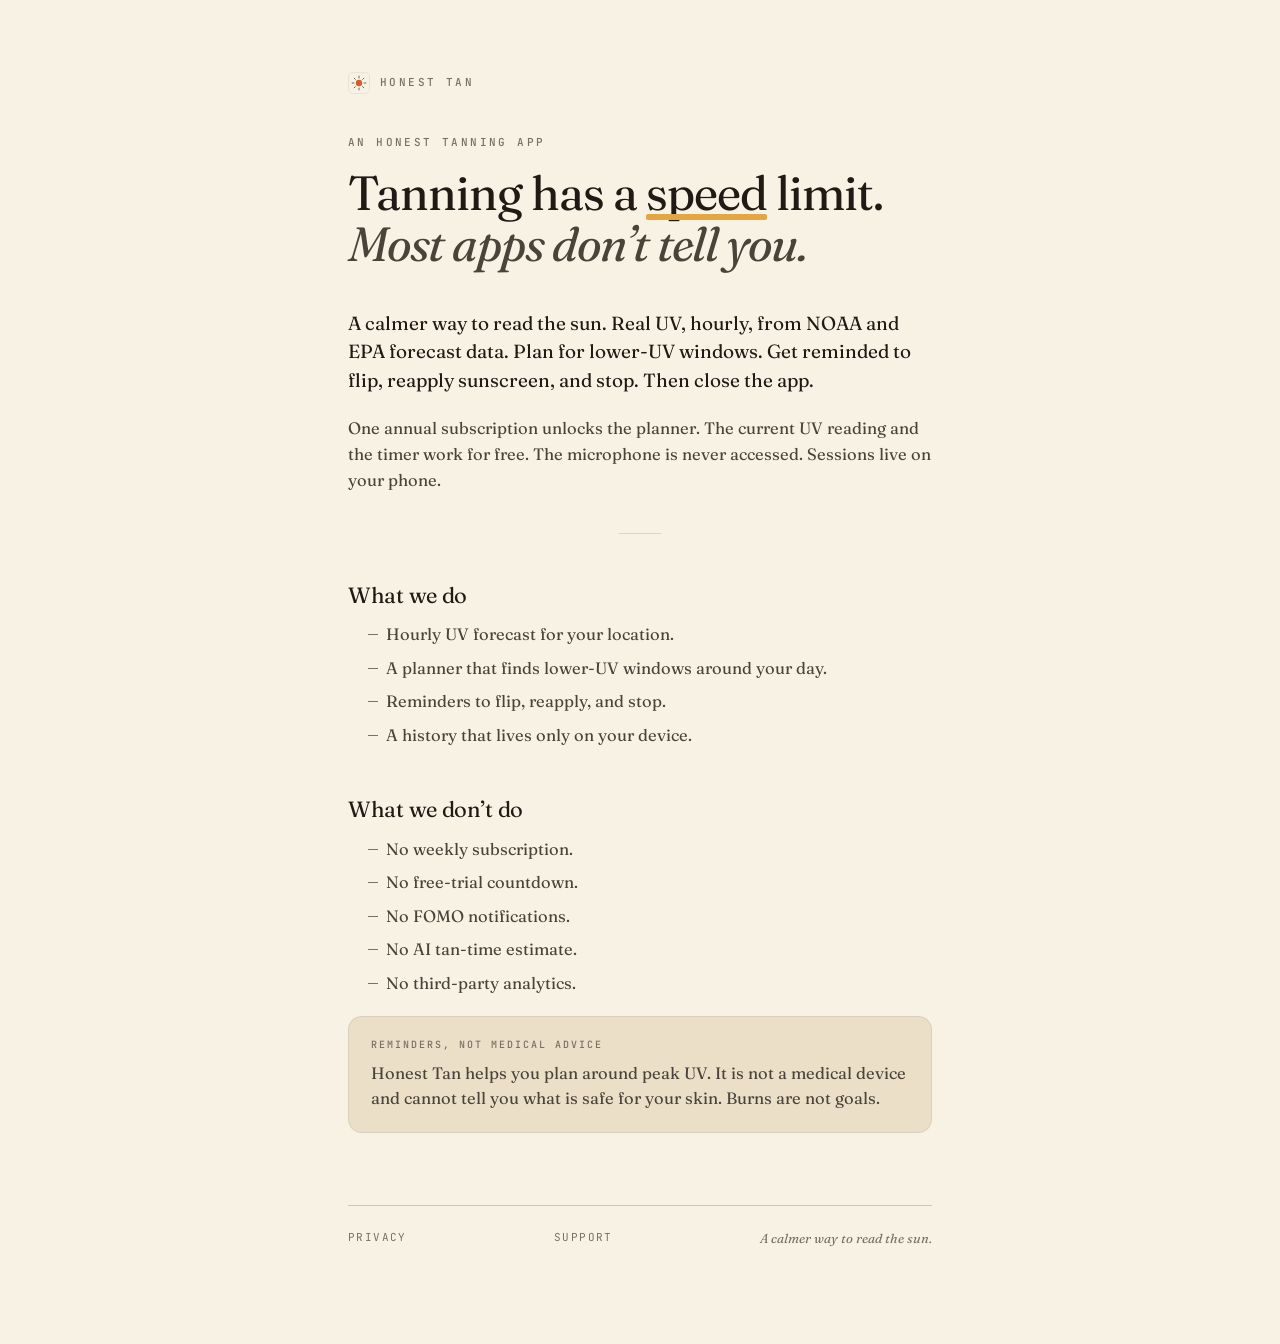
==== index.html @ 056e1331 "Initial: HonestTan landing — index, privacy, support" ====
<!doctype html>
<html lang="en">
<head>
  <meta charset="utf-8">
  <meta name="viewport" content="width=device-width, initial-scale=1">
  <title>Honest Tan — A calmer way to read the sun</title>
  <meta name="description" content="A tanning timer and UV index app for iPhone. Real hourly UV from NOAA/EPA forecast. No FOMO countdowns. No AI estimates. No account.">
  <meta name="theme-color" content="#F8F2E5">
  <link rel="icon" type="image/svg+xml" href="favicon.svg">
  <link rel="preconnect" href="https://fonts.googleapis.com">
  <link rel="preconnect" href="https://fonts.gstatic.com" crossorigin>
  <link href="https://fonts.googleapis.com/css2?family=Fraunces:ital,opsz,wght@0,9..144,300..600;1,9..144,300..500&family=JetBrains+Mono:wght@400;500&display=swap" rel="stylesheet">
  <link rel="stylesheet" href="styles.css">
</head>
<body>
  <main>
    <div class="mark">
      <svg width="22" height="22" viewBox="0 0 48 48" fill="none" aria-hidden="true">
        <rect x="1" y="1" width="46" height="46" rx="10" fill="#F8F2E5" stroke="#CFC7B5" stroke-width="0.8"/>
        <circle cx="24" cy="24" r="7" fill="#D85B2D"/>
        <g stroke="#1F1A14" stroke-width="1.4" stroke-linecap="round">
          <line x1="24" y1="9" x2="24" y2="13"/>
          <line x1="24" y1="35" x2="24" y2="39"/>
          <line x1="9" y1="24" x2="13" y2="24"/>
          <line x1="35" y1="24" x2="39" y2="24"/>
          <line x1="13.5" y1="13.5" x2="16" y2="16"/>
          <line x1="32" y1="32" x2="34.5" y2="34.5"/>
          <line x1="34.5" y1="13.5" x2="32" y2="16"/>
          <line x1="13.5" y1="34.5" x2="16" y2="32"/>
        </g>
      </svg>
      <span>Honest Tan</span>
    </div>

    <header>
      <div class="kicker">An Honest Tanning App</div>
      <h1>Tanning has a <span class="underline">speed</span> limit.<br><span class="italic">Most apps don&rsquo;t tell you.</span></h1>
    </header>

    <p class="lead">A calmer way to read the sun. Real UV, hourly, from NOAA and EPA forecast data. Plan for lower-UV windows. Get reminded to flip, reapply sunscreen, and stop. Then close the app.</p>

    <p>One annual subscription unlocks the planner. The current UV reading and the timer work for free. The microphone is never accessed. Sessions live on your phone.</p>

    <hr class="hairline">

    <h2>What we do</h2>
    <ul>
      <li>Hourly UV forecast for your location.</li>
      <li>A planner that finds lower-UV windows around your day.</li>
      <li>Reminders to flip, reapply, and stop.</li>
      <li>A history that lives only on your device.</li>
    </ul>

    <h2>What we don&rsquo;t do</h2>
    <ul>
      <li>No weekly subscription.</li>
      <li>No free-trial countdown.</li>
      <li>No FOMO notifications.</li>
      <li>No AI tan-time estimate.</li>
      <li>No third-party analytics.</li>
    </ul>

    <div class="card">
      <div class="label">Reminders, not medical advice</div>
      <p>Honest Tan helps you plan around peak UV. It is not a medical device and cannot tell you what is safe for your skin. Burns are not goals.</p>
    </div>

    <footer>
      <a href="privacy.html">Privacy</a>
      <a href="support.html">Support</a>
      <span class="sig">A calmer way to read the sun.</span>
    </footer>
  </main>
</body>
</html>
---- styles.css ----
:root {
  --paper: #F8F2E5;
  --paper2: #EBDFC8;
  --ink: #1F1A14;
  --ink2: #4A4339;
  --ink3: #7A7063;
  --rule: #CFC7B5;
  --mark: #D85B2D;
  --gold: #E4A642;

  --serif: 'Fraunces', 'New York', 'Iowan Old Style', Georgia, ui-serif, serif;
  --mono: 'JetBrains Mono', ui-monospace, SFMono-Regular, Menlo, monospace;

  --maxw: 640px;
}

* { box-sizing: border-box; margin: 0; padding: 0; }

html { -webkit-text-size-adjust: 100%; }

body {
  background: var(--paper);
  color: var(--ink);
  font-family: var(--serif);
  font-size: 17px;
  line-height: 1.55;
  -webkit-font-smoothing: antialiased;
  -moz-osx-font-smoothing: grayscale;
  font-feature-settings: "liga", "kern", "ss01";
}

::selection { background: var(--mark); color: var(--paper); }

main {
  max-width: var(--maxw);
  margin: 0 auto;
  padding: 72px 28px 96px;
}

@media (max-width: 520px) {
  main { padding: 56px 22px 80px; }
}

/* ─── Header mark + eyebrow ───────────────────────────────── */

.mark {
  display: flex;
  align-items: center;
  gap: 10px;
  margin-bottom: 40px;
  font-family: var(--mono);
  font-size: 11px;
  font-weight: 500;
  letter-spacing: 2.4px;
  color: var(--ink3);
  text-transform: uppercase;
}

.mark svg { display: block; flex-shrink: 0; }
.mark a { color: var(--ink3); border: 0; }
.mark a:hover { color: var(--ink); }

.kicker {
  font-family: var(--mono);
  font-size: 11px;
  font-weight: 500;
  letter-spacing: 2.4px;
  color: var(--ink3);
  text-transform: uppercase;
  margin-bottom: 18px;
}

header { margin-bottom: 40px; }

h1 {
  font-weight: 400;
  font-size: clamp(34px, 6.2vw, 48px);
  letter-spacing: -1px;
  line-height: 1.02;
  color: var(--ink);
}

h1 .italic { font-style: italic; color: var(--ink2); }
h1 .underline {
  position: relative;
  display: inline-block;
  padding-bottom: 2px;
}
h1 .underline::after {
  content: "";
  position: absolute;
  left: 0; right: 0; bottom: 0;
  height: 6px;
  background: var(--gold);
  border-radius: 2px;
}

h2 {
  font-weight: 400;
  font-size: 22px;
  letter-spacing: -0.3px;
  margin: 44px 0 10px;
  color: var(--ink);
}

h3 {
  font-weight: 400;
  font-style: italic;
  font-size: 17.5px;
  letter-spacing: -0.1px;
  color: var(--ink);
  margin: 28px 0 8px;
}

p, ul {
  color: var(--ink2);
  margin-bottom: 16px;
  font-size: 16.5px;
}

ul { padding-left: 20px; list-style: none; }
ul li {
  margin-bottom: 8px;
  position: relative;
  padding-left: 18px;
}
ul li::before {
  content: "";
  position: absolute;
  left: 0; top: 12px;
  width: 10px; height: 1px;
  background: var(--ink3);
}

em, .italic { font-style: italic; color: var(--ink2); }

a {
  color: var(--mark);
  text-decoration: none;
  border-bottom: 1px solid color-mix(in srgb, var(--mark) 30%, transparent);
  transition: border-color 140ms ease, color 140ms ease;
}
a:hover {
  border-bottom-color: var(--mark);
  color: color-mix(in srgb, var(--mark) 80%, var(--ink));
}

/* ─── Decorative rule ─────────────────────────────────────── */

.hairline {
  display: block;
  margin: 40px auto;
  width: 42px;
  height: 1px;
  background: var(--rule);
  border: 0;
  opacity: 0.7;
}

/* ─── Card ────────────────────────────────────────────────── */

.card {
  background: var(--paper2);
  border-radius: 14px;
  padding: 20px 22px;
  margin: 20px 0;
  border: 1px solid color-mix(in srgb, var(--rule) 65%, transparent);
}

.card .label {
  font-family: var(--mono);
  font-size: 10px;
  font-weight: 500;
  letter-spacing: 2px;
  color: var(--ink3);
  text-transform: uppercase;
  margin-bottom: 8px;
}

.card p { margin-bottom: 0; }

.muted {
  color: var(--ink3);
  font-size: 13.5px;
  font-style: italic;
}

/* ─── Lead paragraph ──────────────────────────────────────── */

.lead {
  font-size: 19px;
  color: var(--ink);
  line-height: 1.5;
  margin-bottom: 22px;
}

/* ─── Footer ──────────────────────────────────────────────── */

footer {
  margin-top: 72px;
  padding-top: 22px;
  border-top: 1px solid var(--rule);
  font-family: var(--mono);
  font-size: 11px;
  color: var(--ink3);
  letter-spacing: 1.4px;
  text-transform: uppercase;
  display: flex;
  justify-content: space-between;
  gap: 18px;
  flex-wrap: wrap;
  align-items: center;
}

footer a {
  color: var(--ink3);
  border-bottom: 1px solid transparent;
}
footer a:hover {
  color: var(--ink);
  border-bottom-color: var(--ink3);
}

footer .sig {
  font-family: var(--serif);
  font-style: italic;
  font-size: 13px;
  letter-spacing: 0;
  text-transform: none;
  color: var(--ink3);
}

/* ─── FAQ grouping ────────────────────────────────────────── */

.faq {
  border-top: 1px solid var(--rule);
  margin-top: 16px;
}
.faq > div {
  padding: 20px 0 4px;
  border-bottom: 1px solid color-mix(in srgb, var(--rule) 60%, transparent);
}
.faq h3 { margin-top: 0; }
.faq p:last-child { margin-bottom: 20px; }
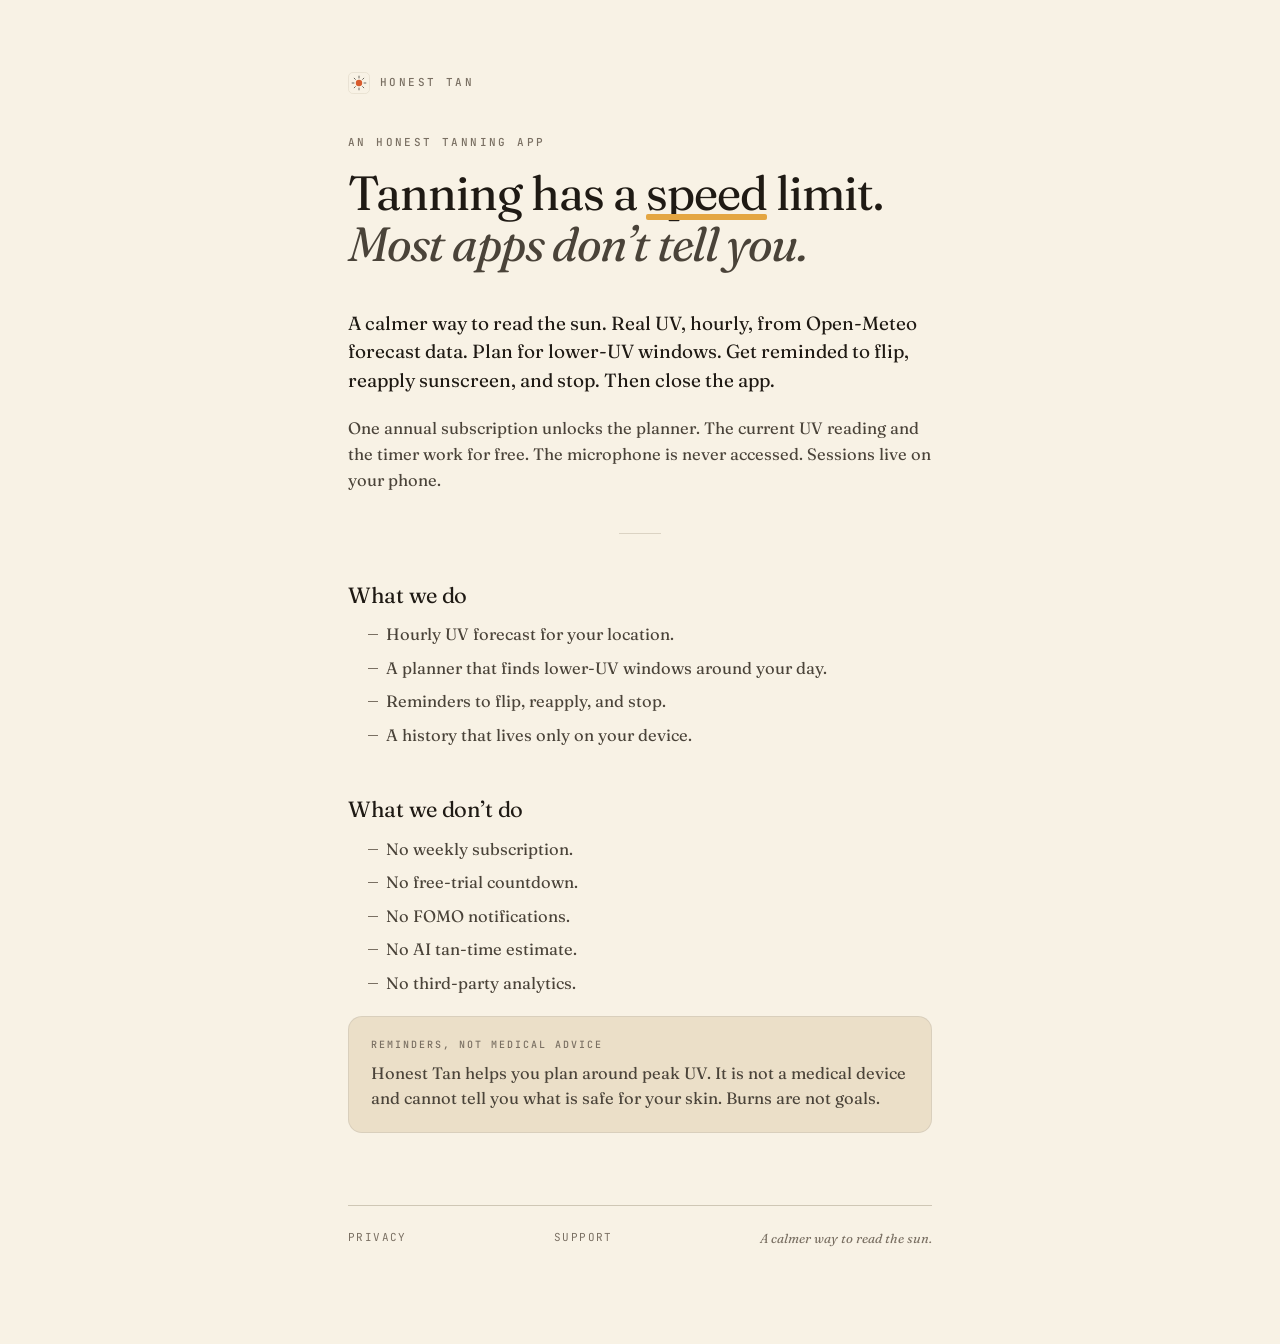
==== commit 7e22dced: "Update forecast attribution to Open-Meteo" ====
--- a/index.html
+++ b/index.html
@@ -4,7 +4,7 @@
   <meta charset="utf-8">
   <meta name="viewport" content="width=device-width, initial-scale=1">
   <title>Honest Tan — A calmer way to read the sun</title>
-  <meta name="description" content="A tanning timer and UV index app for iPhone. Real hourly UV from NOAA/EPA forecast. No FOMO countdowns. No AI estimates. No account.">
+  <meta name="description" content="A tanning timer and UV index app for iPhone. Real hourly UV from Open-Meteo forecast. No FOMO countdowns. No AI estimates. No account.">
   <meta name="theme-color" content="#F8F2E5">
   <link rel="icon" type="image/svg+xml" href="favicon.svg">
   <link rel="preconnect" href="https://fonts.googleapis.com">
@@ -37,7 +37,7 @@
       <h1>Tanning has a <span class="underline">speed</span> limit.<br><span class="italic">Most apps don&rsquo;t tell you.</span></h1>
     </header>
 
-    <p class="lead">A calmer way to read the sun. Real UV, hourly, from NOAA and EPA forecast data. Plan for lower-UV windows. Get reminded to flip, reapply sunscreen, and stop. Then close the app.</p>
+    <p class="lead">A calmer way to read the sun. Real UV, hourly, from Open-Meteo forecast data. Plan for lower-UV windows. Get reminded to flip, reapply sunscreen, and stop. Then close the app.</p>
 
     <p>One annual subscription unlocks the planner. The current UV reading and the timer work for free. The microphone is never accessed. Sessions live on your phone.</p>
 
